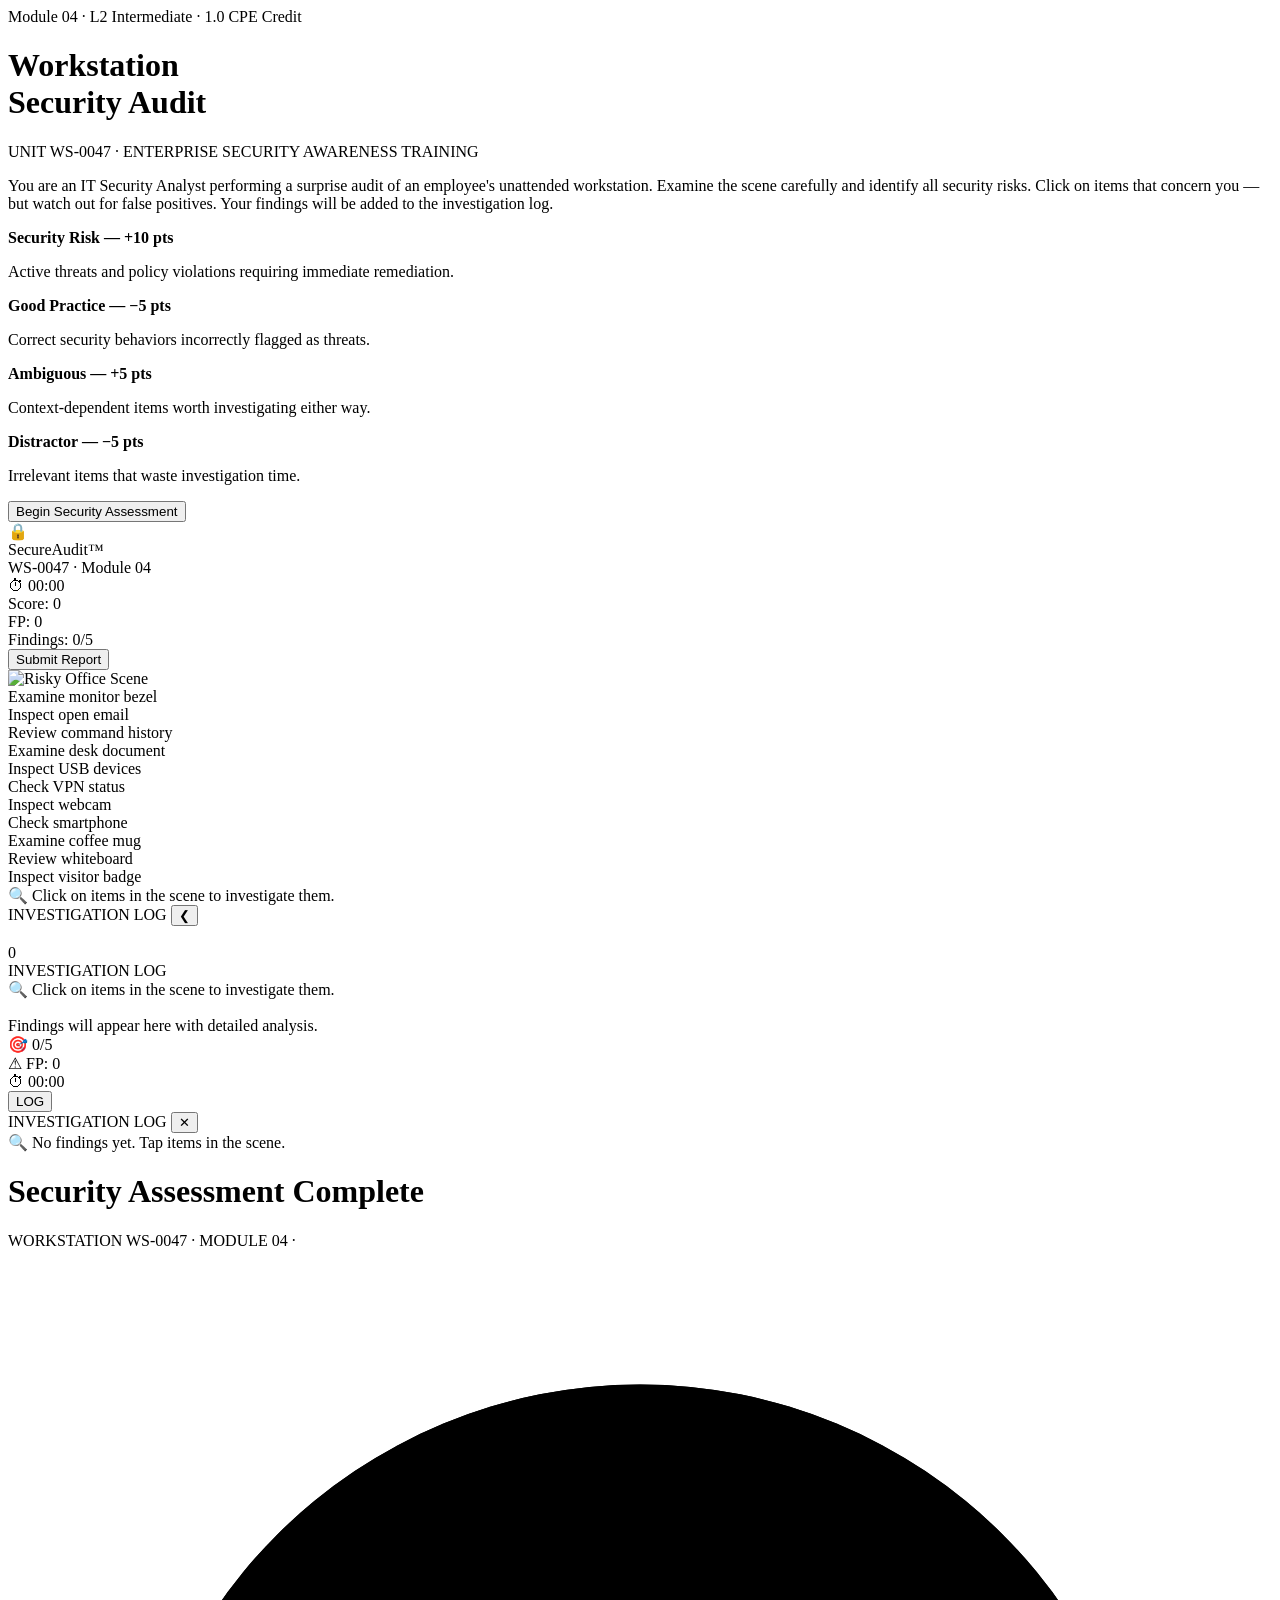
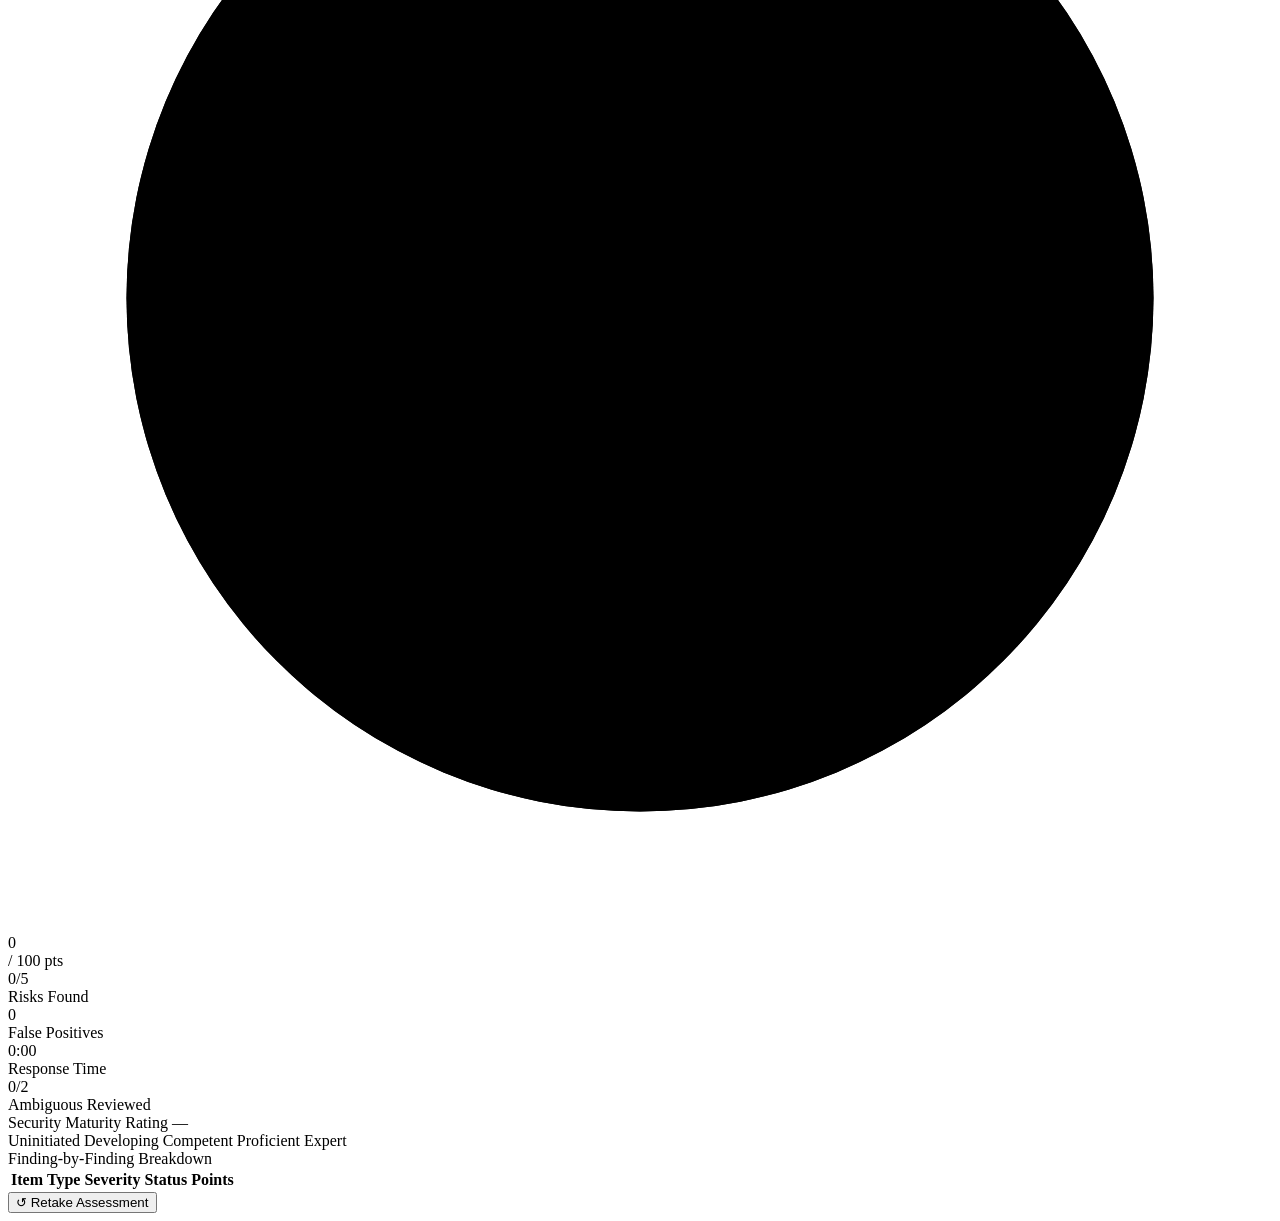
==== aware/index.html @ e77d37a5 "Rename assessment.html to aware/index.html" ====
<!DOCTYPE html>
<html lang="en">
<head>
<meta charset="UTF-8">
<meta name="viewport" content="width=device-width, initial-scale=1.0">
<title>SecureAudit™ — Module 04: Workstation Security Assessment</title>
<link rel="stylesheet" href="rostyle.css">
</head>
<body>

<!-- ═══════════════════════════════════════════════════
     INTRO SCREEN
════════════════════════════════════════════════════ -->
<div id="intro-screen">
  <div class="intro-inner">
    <div class="intro-badge">Module 04 · L2 Intermediate · 1.0 CPE Credit</div>
    <h1 class="intro-title">Workstation<br><span>Security Audit</span></h1>
    <div class="intro-sub">UNIT WS-0047 · ENTERPRISE SECURITY AWARENESS TRAINING</div>
    <p class="intro-desc">
      You are an IT Security Analyst performing a surprise audit of an employee's unattended workstation.
      Examine the scene carefully and identify all security risks. Click on items that concern you — but watch
      out for false positives. Your findings will be added to the investigation log.
    </p>
    <div class="intro-rules">
      <div class="rule-item">
        <div class="rule-dot risk"></div>
        <div>
          <strong>Security Risk — +10 pts</strong>
          <p>Active threats and policy violations requiring immediate remediation.</p>
        </div>
      </div>
      <div class="rule-item">
        <div class="rule-dot safe"></div>
        <div>
          <strong>Good Practice — −5 pts</strong>
          <p>Correct security behaviors incorrectly flagged as threats.</p>
        </div>
      </div>
      <div class="rule-item">
        <div class="rule-dot ambig"></div>
        <div>
          <strong>Ambiguous — +5 pts</strong>
          <p>Context-dependent items worth investigating either way.</p>
        </div>
      </div>
      <div class="rule-item">
        <div class="rule-dot dist"></div>
        <div>
          <strong>Distractor — −5 pts</strong>
          <p>Irrelevant items that waste investigation time.</p>
        </div>
      </div>
    </div>
    <button class="btn-start" onclick="startGame()">Begin Security Assessment</button>
  </div>
</div>

<!-- ═══════════════════════════════════════════════════
     HEADER
════════════════════════════════════════════════════ -->
<div id="header" class="hidden">
  <div class="header-brand">
    <div class="brand-icon">🔒</div>
    <div>
      <div class="brand-text">SecureAudit™</div>
      <div class="brand-module">WS-0047 · Module 04</div>
    </div>
  </div>
  <div class="header-stats">
    <div class="stat-chip timer">⏱ <span class="val" id="timer-val">00:00</span></div>
    <div class="stat-chip score-chip">Score: <span class="val" id="score-val">0</span></div>
    <div class="stat-chip fp-chip">FP: <span class="val" id="fp-val">0</span></div>
    <div class="stat-chip">Findings: <span class="val" id="findings-val">0</span>/5</div>
    <button class="btn-submit" onclick="submitReport()">Submit Report</button>
  </div>
</div>

<!-- ═══════════════════════════════════════════════════
     GAME LAYOUT
════════════════════════════════════════════════════ -->
<div id="game-layout" class="hidden">

  <!-- SCENE AREA -->
  <div id="scene-area">
    <div id="scene-container">

      <!-- ═══ IMAGE SCENE ═══ -->
      <img src="RiskyOffice.png" id="scene-img" alt="Risky Office Scene" />

      <!-- ═══ HOTSPOTS ═══ -->

      <!-- 1. STICKY NOTE (risk) -->
      <div class="hotspot type-risk" id="hs-sticky"
           style="left: 40%; top: 65%;"
           onclick="handleClick('sticky')">
        <div class="hotspot-ring"></div>
        <div class="hotspot-dot"></div>
        <div class="hotspot-tooltip">Examine monitor bezel</div>
      </div>

      <!-- 2. PHISHING EMAIL (risk) -->
      <div class="hotspot type-risk" id="hs-phishing"
           style="left: 80%; top: 26%;"
           onclick="handleClick('phishing')">
        <div class="hotspot-ring"></div>
        <div class="hotspot-dot"></div>
        <div class="hotspot-tooltip">Inspect open email</div>
      </div>

      <!-- 3. TERMINAL PASSWORD (risk) -->
      <div class="hotspot type-risk" id="hs-terminal"
           style="left: 38%; top: 51%;"
           onclick="handleClick('terminal')">
        <div class="hotspot-ring"></div>
        <div class="hotspot-dot"></div>
        <div class="hotspot-tooltip">Review command history</div>
      </div>

      <!-- 4. CONFIDENTIAL DOCUMENT (risk) -->
      <div class="hotspot type-risk" id="hs-document"
           style="left: 45%; top: 88%;"
           onclick="handleClick('document')">
        <div class="hotspot-ring"></div>
        <div class="hotspot-dot"></div>
        <div class="hotspot-tooltip">Examine desk document</div>
      </div>

      <!-- 5. UNKNOWN USB (risk) -->
      <div class="hotspot type-risk" id="hs-usb"
           style="left: 55%; top: 65%;"
           onclick="handleClick('usb')">
        <div class="hotspot-ring"></div>
        <div class="hotspot-dot"></div>
        <div class="hotspot-tooltip">Inspect USB devices</div>
      </div>

      <!-- 6. VPN OFF (risk) -->
      <div class="hotspot type-risk" id="hs-vpn"
           style="left: 84%; top: 62.5%;"
           onclick="handleClick('vpn')">
        <div class="hotspot-ring"></div>
        <div class="hotspot-dot"></div>
        <div class="hotspot-tooltip">Check VPN status</div>
      </div>

      <!-- 7. WEBCAM TAPE (distractor - good practice) -->
      <div class="hotspot type-distractor" id="hs-webcam"
           style="left: 39%; top: 20%;"
           onclick="handleClick('webcam')">
        <div class="hotspot-ring"></div>
        <div class="hotspot-dot"></div>
        <div class="hotspot-tooltip">Inspect webcam</div>
      </div>

      <!-- 8. SMARTPHONE (distractor) -->
      <div class="hotspot type-distractor" id="hs-phone"
           style="left: 14%; top: 85%;"
           onclick="handleClick('phone')">
        <div class="hotspot-ring"></div>
        <div class="hotspot-dot"></div>
        <div class="hotspot-tooltip">Check smartphone</div>
      </div>

      <!-- 9. COFFEE MUG (distractor) -->
      <div class="hotspot type-distractor" id="hs-mug"
           style="left: 19%; top: 71%;"
           onclick="handleClick('mug')">
        <div class="hotspot-ring"></div>
        <div class="hotspot-dot"></div>
        <div class="hotspot-tooltip">Examine coffee mug</div>
      </div>

      <!-- 10. WHITEBOARD (ambiguous) -->
      <div class="hotspot type-ambig" id="hs-whiteboard"
           style="left: 8%; top: 16%;"
           onclick="handleClick('whiteboard')">
        <div class="hotspot-ring"></div>
        <div class="hotspot-dot"></div>
        <div class="hotspot-tooltip">Review whiteboard</div>
      </div>

      <!-- 11. VISITOR BADGE (ambiguous) -->
      <div class="hotspot type-ambig" id="hs-badge"
           style="left: 80%; top: 91%;"
           onclick="handleClick('badge')">
        <div class="hotspot-ring"></div>
        <div class="hotspot-dot"></div>
        <div class="hotspot-tooltip">Inspect visitor badge</div>
      </div>

    </div><!-- end scene-container -->
	  <div class="scene-caption" id="scene-caption">
        <span class="icon">🔍</span>
        Click on items in the scene to investigate them.
      </div>
  </div><!-- end scene-area -->

  <!-- ═══ LOG PANEL ═══ -->
  <div id="log-panel" class="collapsed">
    <div class="panel-header">
      <span class="panel-title">INVESTIGATION LOG</span>
      <button class="panel-toggle" onclick="togglePanel()" title="Toggle panel">❮</button> <!-- < -->
    </div>
	<br>
	<div id="log-count" class="panel-collapsed-label">0</div>
    <div class="panel-collapsed-label" onclick="togglePanel()">INVESTIGATION LOG</div>
    <div class="panel-content" id="panel-content">
      <div class="panel-empty" id="panel-empty">
        <span class="icon">🔍</span>
        Click on items in the scene to investigate them.<br><br>
        Findings will appear here with detailed analysis.
      </div>
    </div>
  </div>

</div><!-- end game-layout -->

<!-- ═══════════════════════════════════════════════════
     MOBILE BOTTOM BAR
════════════════════════════════════════════════════ -->
<div id="mobile-bottom-bar">
  <div class="mob-stat">🎯 <span class="v" id="mob-findings">0</span>/5</div>
  <div class="mob-stat" style="color:var(--red)">⚠ FP: <span class="v" id="mob-fp">0</span></div>
  <div class="mob-stat" style="color:var(--cyan)">⏱ <span class="v" id="mob-timer">00:00</span></div>
  <button class="btn-mob-log" onclick="openMobileSheet()">LOG</button>
</div>

<!-- ═══════════════════════════════════════════════════
     MOBILE SHEET
════════════════════════════════════════════════════ -->
<div id="mobile-sheet-overlay" onclick="closeMobileSheet()"></div>
<div id="mobile-sheet">
  <div class="sheet-handle-bar"></div>
  <div class="sheet-header">
    <span class="sheet-title">INVESTIGATION LOG</span>
    <button class="sheet-close" onclick="closeMobileSheet()">✕</button>
  </div>
  <div class="sheet-content" id="sheet-content">
    <div class="panel-empty">
      <span class="icon">🔍</span>
      No findings yet. Tap items in the scene.
    </div>
  </div>
</div>

<!-- ═══════════════════════════════════════════════════
     TOAST CONTAINER
════════════════════════════════════════════════════ -->
<div id="toast-container"></div>

<!-- ═══════════════════════════════════════════════════
     COMPLETION SCREEN
════════════════════════════════════════════════════ -->
<div id="completion-screen">
  <div class="completion-inner">
    <div class="completion-header">
      <h1 id="comp-title">Security Assessment Complete</h1>
      <p>WORKSTATION WS-0047 · MODULE 04 · <span id="comp-date"></span></p>
    </div>

    <div class="score-ring-container">
      <div class="score-ring-wrap">
        <svg class="score-ring-svg" viewBox="0 0 160 160">
          <circle class="score-ring-bg" cx="80" cy="80" r="65"/>
          <circle class="score-ring-fill" id="ring-fill" cx="80" cy="80" r="65"/>
        </svg>
        <div class="score-ring-text">
          <div class="score-num" id="comp-score">0</div>
          <div class="score-label">/ 100 pts</div>
        </div>
      </div>
    </div>

    <div class="metrics-grid">
      <div class="metric-card">
        <div class="metric-val" id="comp-findings" style="color:var(--green)">0/5</div>
        <div class="metric-desc">Risks Found</div>
      </div>
      <div class="metric-card">
        <div class="metric-val" id="comp-fp" style="color:var(--red)">0</div>
        <div class="metric-desc">False Positives</div>
      </div>
      <div class="metric-card">
        <div class="metric-val" id="comp-time" style="color:var(--cyan)">0:00</div>
        <div class="metric-desc">Response Time</div>
      </div>
      <div class="metric-card">
        <div class="metric-val" id="comp-ambig" style="color:var(--amber)">0/2</div>
        <div class="metric-desc">Ambiguous Reviewed</div>
      </div>
    </div>

    <div class="maturity-section">
      <div class="maturity-header">
        <span class="maturity-label">Security Maturity Rating</span>
        <span class="maturity-rating" id="maturity-rating">—</span>
      </div>
      <div class="maturity-bar-bg">
        <div class="maturity-bar-fill" id="maturity-bar"></div>
      </div>
      <div class="maturity-tiers">
        <span class="tier-label">Uninitiated</span>
        <span class="tier-label">Developing</span>
        <span class="tier-label">Competent</span>
        <span class="tier-label">Proficient</span>
        <span class="tier-label">Expert</span>
      </div>
    </div>

    <div class="breakdown-section">
      <div class="breakdown-header">Finding-by-Finding Breakdown</div>
      <table class="breakdown-table">
        <thead>
          <tr>
            <th>Item</th>
            <th>Type</th>
            <th>Severity</th>
            <th>Status</th>
            <th>Points</th>
          </tr>
        </thead>
        <tbody id="breakdown-tbody"></tbody>
      </table>
    </div>

    <button class="btn-retake" onclick="retakeAssessment()">↺ Retake Assessment</button>
  </div>
</div>

<script src="roscript.js"></script>
</body>
</html>
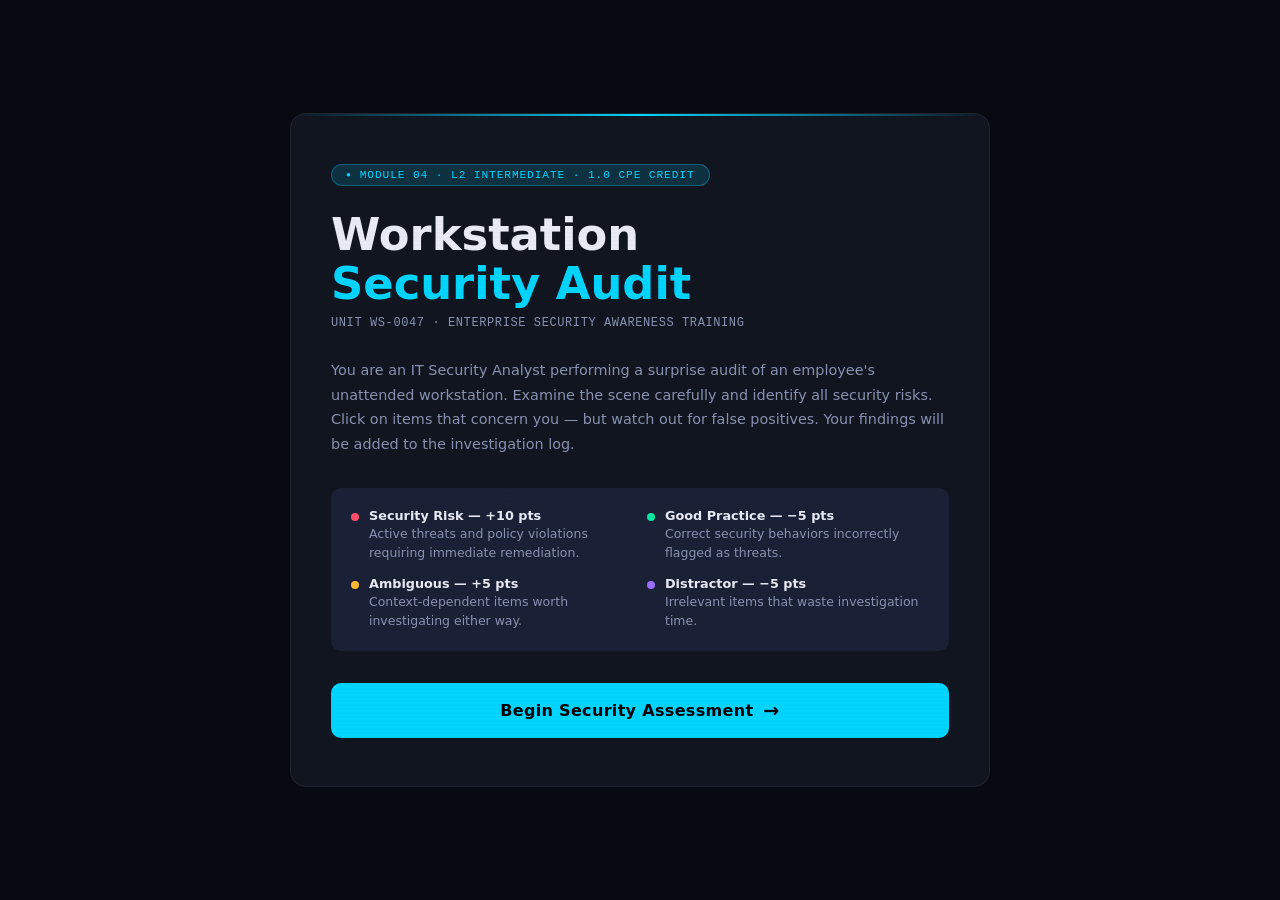
==== commit 9a772555: "Add files via upload" ====
--- a/aware/index.html
+++ b/aware/index.html
@@ -85,7 +85,7 @@
     <div id="scene-container">
 
       <!-- ═══ IMAGE SCENE ═══ -->
-      <img src="RiskyOffice.png" id="scene-img" alt="Risky Office Scene" />
+      <img src="riskyoffice.png" id="scene-img" alt="Risky Office Scene" />
 
       <!-- ═══ HOTSPOTS ═══ -->
 
--- a/aware/rostyle.css
+++ b/aware/rostyle.css
@@ -0,0 +1,1009 @@
+
+:root {
+  --bg-0: #070a10;
+  --bg-1: #0a0d14;
+  --bg-2: #111520;
+  --bg-3: #1a2035;
+  --bg-4: #1f2840;
+  --cyan: #00d4ff;
+  --cyan-dim: rgba(0,212,255,0.15);
+  --cyan-glow: rgba(0,212,255,0.4);
+  --green: #00e5a0;
+  --green-dim: rgba(0,229,160,0.12);
+  --red: #ff4d6a;
+  --red-dim: rgba(255,77,106,0.12);
+  --amber: #ffb830;
+  --amber-dim: rgba(255,184,48,0.12);
+  --purple: #9b6dff;
+  --purple-dim: rgba(155,109,255,0.12);
+  --text-1: #e8eaf6;
+  --text-2: #8892b0;
+  --text-3: #4a5568;
+  --border: rgba(255,255,255,0.06);
+  --panel-w: 320px;
+  --header-h: 56px;
+}
+
+*, *::before, *::after { box-sizing: border-box; margin: 0; padding: 0; }
+
+html { font-size: 16px; }
+
+body {
+  font-family: system-ui, -apple-system, sans-serif;
+  background: var(--bg-0);
+  color: var(--text-1);
+  min-height: 100vh;
+  overflow-x: hidden;
+}
+
+/* CRT overlay */
+body::before {
+  content: '';
+  position: fixed; inset: 0;
+  background: repeating-linear-gradient(0deg, transparent, transparent 2px, rgba(0,0,0,0.012) 2px, rgba(0,0,0,0.012) 4px);
+  pointer-events: none;
+  z-index: 9999;
+}
+
+/* ─── INTRO SCREEN ─────────────────────────────────────── */
+#intro-screen {
+  position: fixed; inset: 0;
+  background: var(--bg-0);
+  display: flex; align-items: center; justify-content: center;
+  z-index: 1000;
+  overflow-y: auto;
+  padding: 20px;
+}
+
+.intro-inner {
+  max-width: 700px; width: 100%;
+  padding: 48px 40px;
+  background: var(--bg-2);
+  border: 1px solid var(--border);
+  border-radius: 16px;
+  position: relative;
+  overflow: hidden;
+  margin: auto;
+}
+
+.intro-inner::before {
+  content: '';
+  position: absolute; top: 0; left: 0; right: 0; height: 2px;
+  background: linear-gradient(90deg, transparent, var(--cyan), transparent);
+}
+
+.intro-badge {
+  display: inline-flex; align-items: center; gap: 8px;
+  background: var(--cyan-dim);
+  border: 1px solid rgba(0,212,255,0.3);
+  border-radius: 999px;
+  padding: 4px 14px;
+  font-family: ui-monospace, SFMono-Regular, Menlo, Monaco, Consolas, "Liberation Mono", "Courier New", monospace;
+  font-size: 0.7rem;
+  color: var(--cyan);
+  letter-spacing: 0.08em;
+  text-transform: uppercase;
+  margin-bottom: 24px;
+}
+
+.intro-badge::before { content: '●'; font-size: 0.5rem; animation: blink 1.4s infinite; }
+
+@keyframes blink { 0%,100%{opacity:1} 50%{opacity:0.2} }
+
+.intro-title {
+  font-size: clamp(1.6rem, 5vw, 2.8rem);
+  font-weight: 800;
+  line-height: 1.1;
+  color: var(--text-1);
+  margin-bottom: 8px;
+}
+
+.intro-title span { color: var(--cyan); }
+
+.intro-sub {
+  font-family: ui-monospace, SFMono-Regular, Menlo, Monaco, Consolas, "Liberation Mono", "Courier New", monospace;
+  font-size: 0.75rem;
+  color: var(--text-2);
+  letter-spacing: 0.05em;
+  margin-bottom: 28px;
+}
+
+.intro-desc {
+  font-size: 0.9rem;
+  color: var(--text-2);
+  line-height: 1.7;
+  margin-bottom: 32px;
+}
+
+.intro-rules {
+  background: var(--bg-3);
+  border-radius: 10px;
+  padding: 20px;
+  margin-bottom: 32px;
+  display: grid;
+  grid-template-columns: 1fr 1fr;
+  gap: 14px;
+}
+
+.rule-item {
+  display: flex; align-items: flex-start; gap: 10px;
+}
+
+.rule-dot {
+  width: 8px; height: 8px;
+  border-radius: 50%;
+  margin-top: 5px;
+  flex-shrink: 0;
+}
+
+.rule-dot.risk { background: var(--red); }
+.rule-dot.safe { background: var(--green); }
+.rule-dot.ambig { background: var(--amber); }
+.rule-dot.dist { background: var(--purple); }
+
+.rule-item p { font-size: 0.78rem; color: var(--text-2); line-height: 1.5; }
+.rule-item strong { color: var(--text-1); display: block; font-size: 0.8rem; margin-bottom: 2px; }
+
+.btn-start {
+  display: flex; align-items: center; justify-content: center; gap: 10px;
+  width: 100%;
+  background: var(--cyan);
+  color: #000;
+  border: none;
+  border-radius: 10px;
+  padding: 16px 32px;
+  font-family: system-ui, -apple-system, sans-serif;
+  font-size: 1rem;
+  font-weight: 700;
+  cursor: pointer;
+  letter-spacing: 0.02em;
+  transition: all 0.2s;
+  position: relative;
+  overflow: hidden;
+}
+
+.btn-start:hover { background: #fff; transform: translateY(-1px); box-shadow: 0 8px 30px rgba(0,212,255,0.4); }
+
+.btn-start::after {
+  content: '→';
+  font-size: 1.2rem;
+  transition: transform 0.2s;
+}
+
+.btn-start:hover::after { transform: translateX(4px); }
+
+/* ─── HEADER ─────────────────────────────────────── */
+#header {
+  height: var(--header-h);
+  background: var(--bg-1);
+  border-bottom: 1px solid var(--border);
+  display: flex; align-items: center;
+  padding: 0 20px;
+  gap: 16px;
+  position: sticky; top: 0; z-index: 100;
+}
+
+.header-brand {
+  display: flex; align-items: center; gap: 10px;
+  flex-shrink: 0;
+}
+
+.brand-icon {
+  width: 32px; height: 32px;
+  background: var(--cyan-dim);
+  border: 1px solid rgba(0,212,255,0.4);
+  border-radius: 8px;
+  display: flex; align-items: center; justify-content: center;
+  font-size: 0.9rem;
+}
+
+.brand-text { font-size: 0.85rem; font-weight: 700; color: var(--text-1); }
+.brand-module {
+  font-family: ui-monospace, SFMono-Regular, Menlo, Monaco, Consolas, "Liberation Mono", "Courier New", monospace;
+  font-size: 0.65rem;
+  color: var(--text-3);
+  letter-spacing: 0.05em;
+}
+
+.header-stats {
+  display: flex; align-items: center; gap: 8px;
+  margin-left: auto;
+  flex-wrap: wrap;
+}
+
+.stat-chip {
+  display: flex; align-items: center; gap: 6px;
+  background: var(--bg-3);
+  border: 1px solid var(--border);
+  border-radius: 999px;
+  padding: 5px 12px;
+  font-family: ui-monospace, SFMono-Regular, Menlo, Monaco, Consolas, "Liberation Mono", "Courier New", monospace;
+  font-size: 0.72rem;
+  color: var(--text-2);
+}
+
+.stat-chip .val {
+  font-weight: 600;
+  color: var(--text-1);
+}
+
+.stat-chip.timer { color: var(--cyan); border-color: rgba(0,212,255,0.25); }
+.stat-chip.timer .val { color: var(--cyan); }
+.stat-chip.score-chip .val { color: var(--green); }
+.stat-chip.fp-chip .val { color: var(--red); }
+
+#timer-val { font-variant-numeric: tabular-nums; }
+
+.btn-submit {
+  background: var(--bg-3);
+  border: 1px solid var(--cyan);
+  color: var(--cyan);
+  border-radius: 8px;
+  padding: 6px 16px;
+  font-family: system-ui, -apple-system, sans-serif;
+  font-size: 0.78rem;
+  font-weight: 600;
+  cursor: pointer;
+  transition: all 0.2s;
+  flex-shrink: 0;
+}
+
+.btn-submit:hover {
+  background: var(--cyan);
+  color: #000;
+}
+
+/* ─── GAME LAYOUT ─────────────────────────────────────── */
+#game-layout {
+  display: flex;
+  height: calc(100vh - var(--header-h));
+  overflow: hidden;
+}
+
+/* ─── SCENE AREA ─────────────────────────────────────── */
+#scene-area {
+  flex: 1;
+  overflow: auto;
+  position: relative;
+  background: var(--bg-1);
+  transition: all 0.35s ease;
+}
+
+#scene-container {
+  position: relative;
+  width: 100%;
+  max-width: 1000px;
+  margin: 20px auto;
+}
+
+#scene-img {
+  width: 100%;
+  height: auto;
+  display: block;
+  border-radius: 8px;
+  user-select: none;
+  box-shadow: 0 10px 30px rgba(0,0,0,0.5);
+}
+
+.scene-caption {
+  text-align: center;
+  padding: 40px 20px;
+  color: var(--text-1);
+  font-size: 0.78rem;
+  line-height: 1.6;
+}
+
+.scene-caption .icon { font-size: 2rem; margin-bottom: 12px; opacity: 0.8; display: block; }
+
+/* ─── HOTSPOTS ─────────────────────────────────────── */
+.hotspot {
+  position: absolute;
+  width: 48px;
+  height: 48px;
+  border-radius: 50%;
+  cursor: pointer;
+  transition: transform 0.2s cubic-bezier(0.34,1.56,0.64,1);
+  z-index: 10;
+  pointer-events: all;
+  display: flex; align-items: center; justify-content: center;
+  transform: translate(-50%, -50%);
+}
+
+.hotspot:hover { transform: translate(-50%, -50%) scale(1.15); }
+
+.hotspot-ring {
+  width: 100%; height: 100%;
+  border-radius: 50%;
+  border: 2px solid rgba(0,212,255,0.7);
+  position: absolute;
+  animation: pulse-ring 2.2s ease infinite;
+}
+
+.hotspot-dot {
+  width: 12px; height: 12px;
+  background: var(--cyan);
+  border-radius: 50%;
+  position: relative;
+  z-index: 1;
+  box-shadow: 0 0 8px var(--cyan);
+}
+
+@keyframes pulse-ring {
+  0% { box-shadow: 0 0 0 0 rgba(0,212,255,0.4); transform: scale(1); }
+  50% { box-shadow: 0 0 0 8px rgba(0,212,255,0); transform: scale(1.05); }
+  100% { box-shadow: 0 0 0 0 rgba(0,212,255,0); transform: scale(1); }
+}
+
+.hotspot.clicked .hotspot-ring { animation: none; }
+
+.hotspot.type-risk.clicked .hotspot-ring { border-color: var(--red); }
+.hotspot.type-risk.clicked .hotspot-dot { background: var(--red); box-shadow: 0 0 8px var(--red); }
+.hotspot.type-distractor.clicked .hotspot-ring { border-color: var(--green); }
+.hotspot.type-distractor.clicked .hotspot-dot { background: var(--green); box-shadow: 0 0 8px var(--green); }
+.hotspot.type-ambig.clicked .hotspot-ring { border-color: var(--amber); }
+.hotspot.type-ambig.clicked .hotspot-dot { background: var(--amber); box-shadow: 0 0 8px var(--amber); }
+
+/* ─── TOOLTIP ─────────────────────────────────────── */
+.hotspot-tooltip {
+  position: absolute;
+  bottom: calc(100% + 10px);
+  left: 50%; transform: translateX(-50%);
+  background: var(--bg-3);
+  border: 1px solid rgba(0,212,255,0.3);
+  border-radius: 8px;
+  padding: 8px 12px;
+  white-space: nowrap;
+  font-size: 0.72rem;
+  color: var(--text-2);
+  pointer-events: none;
+  opacity: 0;
+  transition: opacity 0.15s;
+  z-index: 20;
+  font-family: ui-monospace, SFMono-Regular, Menlo, Monaco, Consolas, "Liberation Mono", "Courier New", monospace;
+  max-width: 180px;
+  white-space: normal;
+  text-align: center;
+  line-height: 1.4;
+}
+
+.hotspot:hover .hotspot-tooltip { opacity: 1; }
+
+/* ─── BURST ANIMATION ─────────────────────────────────────── */
+.burst {
+  position: absolute;
+  border-radius: 50%;
+  pointer-events: none;
+  animation: burst-anim 0.5s ease-out forwards;
+  z-index: 50;
+}
+
+@keyframes burst-anim {
+  0% { transform: translate(-50%,-50%) scale(0); opacity: 1; }
+  100% { transform: translate(-50%,-50%) scale(3); opacity: 0; }
+}
+
+/* ─── PANEL ─────────────────────────────────────── */
+#log-panel {
+  width: var(--panel-w);
+  min-width: var(--panel-w);
+  background: var(--bg-2);
+  border-left: 1px solid var(--border);
+  display: flex; flex-direction: column;
+  overflow: hidden;
+  transition: width 0.35s ease, min-width 0.35s ease;
+  position: relative;
+}
+
+#log-panel.collapsed {
+  width: 44px;
+  min-width: 44px;
+}
+
+.panel-header {
+  display: flex; align-items: center; gap: 10px;
+  padding: 14px 16px;
+  border-bottom: 1px solid var(--border);
+  flex-shrink: 0;
+}
+
+.panel-title {
+  font-family: ui-monospace, SFMono-Regular, Menlo, Monaco, Consolas, "Liberation Mono", "Courier New", monospace;
+  font-size: 0.7rem;
+  letter-spacing: 0.1em;
+  color: var(--text-2);
+  text-transform: uppercase;
+  flex: 1;
+  overflow: hidden;
+  white-space: nowrap;
+}
+
+.panel-toggle {
+  width: 28px; height: 28px;
+  background: var(--bg-3);
+  border: 1px solid var(--border);
+  border-radius: 6px;
+  cursor: pointer;
+  display: flex; align-items: center; justify-content: center;
+  font-size: 0.9rem;
+  color: var(--text-2);
+  flex-shrink: 0;
+  transition: all 0.2s;
+}
+
+.panel-toggle:hover { background: var(--bg-4); color: var(--text-1); }
+
+.panel-collapsed-label {
+  display: none;
+  writing-mode: vertical-rl;
+  text-orientation: mixed;
+  transform: rotate(180deg);
+  font-family: ui-monospace, SFMono-Regular, Menlo, Monaco, Consolas, "Liberation Mono", "Courier New", monospace;
+  font-size: 0.7rem;
+  letter-spacing: 0.1em;
+  color: var(--text-2);
+  text-transform: uppercase;
+  padding: 10px 12px;
+  cursor: pointer;
+}
+
+#log-panel.collapsed .panel-collapsed-label { display: block; }
+#log-panel.collapsed .panel-header .panel-title,
+#log-panel.collapsed .panel-header { padding: 10px 8px; }
+#log-panel.collapsed .panel-content { display: none; }
+#log-panel.collapsed .panel-title {
+  display: none;
+}
+#log-panel.collapsed .panel-title { display: none; }
+#log-panel.collapsed .log-count { display: block; }
+
+.panel-content {
+  flex: 1;
+  overflow-y: auto;
+  padding: 12px;
+  display: flex;
+  flex-direction: column;
+  gap: 8px;
+}
+
+.panel-content::-webkit-scrollbar { width: 4px; }
+.panel-content::-webkit-scrollbar-track { background: transparent; }
+.panel-content::-webkit-scrollbar-thumb { background: var(--bg-4); border-radius: 2px; }
+
+.panel-empty {
+  text-align: center;
+  padding: 40px 20px;
+  color: var(--text-3);
+  font-size: 0.78rem;
+  line-height: 1.6;
+}
+
+.panel-empty .icon { font-size: 2rem; margin-bottom: 12px; opacity: 0.4; display: block; }
+
+
+/* ─── FINDING CARD ─────────────────────────────────────── */
+.finding-card {
+  background: var(--bg-3);
+  border-radius: 10px;
+  overflow: hidden;
+  border: 1px solid var(--border);
+  animation: card-in 0.35s cubic-bezier(0.34,1.56,0.64,1) both;
+}
+
+@keyframes card-in {
+  from { opacity: 0; transform: translateY(10px) scale(0.97); }
+  to { opacity: 1; transform: translateY(0) scale(1); }
+}
+
+.card-header {
+  padding: 10px 12px;
+  display: flex; align-items: center; gap: 8px;
+  cursor: pointer;
+  user-select: none;
+}
+
+.card-badge {
+  font-family: ui-monospace, SFMono-Regular, Menlo, Monaco, Consolas, "Liberation Mono", "Courier New", monospace;
+  font-size: 0.6rem;
+  font-weight: 600;
+  letter-spacing: 0.06em;
+  text-transform: uppercase;
+  padding: 2px 8px;
+  border-radius: 4px;
+  flex-shrink: 0;
+}
+
+.badge-risk { background: var(--red-dim); color: var(--red); border: 1px solid rgba(255,77,106,0.3); }
+.badge-distractor { background: var(--purple-dim); color: var(--purple); border: 1px solid rgba(155,109,255,0.3); }
+.badge-ambig { background: var(--amber-dim); color: var(--amber); border: 1px solid rgba(255,184,48,0.3); }
+
+.card-label {
+  font-size: 0.78rem;
+  font-weight: 600;
+  color: var(--text-1);
+  flex: 1;
+}
+
+.card-pts {
+  font-family: ui-monospace, SFMono-Regular, Menlo, Monaco, Consolas, "Liberation Mono", "Courier New", monospace;
+  font-size: 0.68rem;
+  font-weight: 600;
+}
+
+.pts-positive { color: var(--green); }
+.pts-negative { color: var(--red); }
+.pts-ambig { color: var(--amber); }
+
+.card-chevron {
+  font-size: 0.75rem;
+  color: var(--text-3);
+  transition: transform 0.2s;
+}
+
+.finding-card.open .card-chevron { transform: rotate(90deg); }
+
+.card-body {
+  display: none;
+  padding: 0 12px 12px;
+  border-top: 1px solid var(--border);
+  padding-top: 10px;
+}
+
+.finding-card.open .card-body { display: block; }
+
+.card-section {
+  margin-bottom: 10px;
+}
+
+.card-section-label {
+  font-family: ui-monospace, SFMono-Regular, Menlo, Monaco, Consolas, "Liberation Mono", "Courier New", monospace;
+  font-size: 0.6rem;
+  color: var(--text-3);
+  text-transform: uppercase;
+  letter-spacing: 0.08em;
+  margin-bottom: 4px;
+}
+
+.card-section p {
+  font-size: 0.75rem;
+  color: var(--text-2);
+  line-height: 1.6;
+}
+
+.card-section.remediation p {
+  color: var(--green);
+  font-size: 0.73rem;
+}
+
+/* ─── TOAST ─────────────────────────────────────── */
+#toast-container {
+  position: fixed;
+  right: 20px; top: 70px;
+  z-index: 500;
+  display: flex; flex-direction: column; gap: 8px;
+  pointer-events: none;
+}
+
+.toast {
+  background: var(--bg-3);
+  border-radius: 10px;
+  padding: 12px 16px;
+  min-width: 260px;
+  max-width: 320px;
+  border-left: 3px solid var(--cyan);
+  box-shadow: 0 8px 32px rgba(0,0,0,0.4);
+  animation: toast-in 0.35s cubic-bezier(0.34,1.56,0.64,1) both,
+             toast-out 0.3s ease 3.5s forwards;
+  pointer-events: all;
+}
+
+@keyframes toast-in {
+  from { opacity: 0; transform: translateX(40px); }
+  to { opacity: 1; transform: translateX(0); }
+}
+
+@keyframes toast-out {
+  from { opacity: 1; transform: translateX(0); }
+  to { opacity: 0; transform: translateX(40px); }
+}
+
+.toast.risk { border-left-color: var(--red); }
+.toast.distractor { border-left-color: var(--purple); }
+.toast.ambig { border-left-color: var(--amber); }
+
+.toast-title {
+  font-size: 0.78rem;
+  font-weight: 600;
+  color: var(--text-1);
+  margin-bottom: 3px;
+}
+
+.toast-sub {
+  font-size: 0.7rem;
+  color: var(--text-2);
+  font-family: ui-monospace, SFMono-Regular, Menlo, Monaco, Consolas, "Liberation Mono", "Courier New", monospace;
+}
+
+/* ─── COMPLETION SCREEN ─────────────────────────────────────── */
+#completion-screen {
+  display: none;
+  position: fixed; inset: 0;
+  background: var(--bg-0);
+  z-index: 900;
+  overflow-y: auto;
+  padding: 20px;
+}
+
+.completion-inner {
+  max-width: 860px;
+  margin: 0 auto;
+  padding: 40px 20px;
+}
+
+.completion-header {
+  text-align: center;
+  margin-bottom: 40px;
+}
+
+.completion-header h1 {
+  font-size: clamp(1.5rem, 4vw, 2.4rem);
+  font-weight: 800;
+  margin-bottom: 8px;
+}
+
+.completion-header p {
+  font-family: ui-monospace, SFMono-Regular, Menlo, Monaco, Consolas, "Liberation Mono", "Courier New", monospace;
+  font-size: 0.75rem;
+  color: var(--text-2);
+  letter-spacing: 0.05em;
+}
+
+.score-ring-container {
+  display: flex; justify-content: center; margin-bottom: 40px;
+}
+
+.score-ring-wrap {
+  position: relative;
+  width: 160px; height: 160px;
+}
+
+.score-ring-svg {
+  width: 160px; height: 160px;
+  transform: rotate(-90deg);
+}
+
+.score-ring-bg {
+  fill: none;
+  stroke: var(--bg-3);
+  stroke-width: 10;
+}
+
+.score-ring-fill {
+  fill: none;
+  stroke: var(--cyan);
+  stroke-width: 10;
+  stroke-linecap: round;
+  stroke-dasharray: 408;
+  stroke-dashoffset: 408;
+  transition: stroke-dashoffset 1.5s cubic-bezier(0.4,0,0.2,1);
+}
+
+.score-ring-text {
+  position: absolute; inset: 0;
+  display: flex; flex-direction: column; align-items: center; justify-content: center;
+}
+
+.score-num {
+  font-size: 2.4rem;
+  font-weight: 800;
+  color: var(--text-1);
+  font-family: ui-monospace, SFMono-Regular, Menlo, Monaco, Consolas, "Liberation Mono", "Courier New", monospace;
+  line-height: 1;
+}
+
+.score-label {
+  font-size: 0.6rem;
+  color: var(--text-3);
+  text-transform: uppercase;
+  letter-spacing: 0.1em;
+  font-family: ui-monospace, SFMono-Regular, Menlo, Monaco, Consolas, "Liberation Mono", "Courier New", monospace;
+  margin-top: 2px;
+}
+
+.metrics-grid {
+  display: grid;
+  grid-template-columns: repeat(4, 1fr);
+  gap: 16px;
+  margin-bottom: 32px;
+}
+
+.metric-card {
+  background: var(--bg-2);
+  border: 1px solid var(--border);
+  border-radius: 12px;
+  padding: 20px 16px;
+  text-align: center;
+}
+
+.metric-val {
+  font-family: ui-monospace, SFMono-Regular, Menlo, Monaco, Consolas, "Liberation Mono", "Courier New", monospace;
+  font-size: 2rem;
+  font-weight: 600;
+  margin-bottom: 4px;
+}
+
+.metric-desc {
+  font-size: 0.7rem;
+  color: var(--text-3);
+  text-transform: uppercase;
+  letter-spacing: 0.06em;
+  font-family: ui-monospace, SFMono-Regular, Menlo, Monaco, Consolas, "Liberation Mono", "Courier New", monospace;
+}
+
+.maturity-section {
+  background: var(--bg-2);
+  border: 1px solid var(--border);
+  border-radius: 12px;
+  padding: 24px;
+  margin-bottom: 32px;
+}
+
+.maturity-header {
+  display: flex; justify-content: space-between; align-items: center;
+  margin-bottom: 16px;
+}
+
+.maturity-label {
+  font-family: ui-monospace, SFMono-Regular, Menlo, Monaco, Consolas, "Liberation Mono", "Courier New", monospace;
+  font-size: 0.7rem;
+  color: var(--text-3);
+  text-transform: uppercase;
+  letter-spacing: 0.08em;
+}
+
+.maturity-rating {
+  font-weight: 700;
+  font-size: 0.9rem;
+  color: var(--cyan);
+}
+
+.maturity-bar-bg {
+  height: 8px;
+  background: var(--bg-3);
+  border-radius: 4px;
+  overflow: hidden;
+}
+
+.maturity-bar-fill {
+  height: 100%;
+  background: linear-gradient(90deg, var(--cyan), var(--green));
+  border-radius: 4px;
+  width: 0%;
+  transition: width 1.5s cubic-bezier(0.4,0,0.2,1);
+}
+
+.maturity-tiers {
+  display: flex; justify-content: space-between;
+  margin-top: 8px;
+}
+
+.tier-label {
+  font-size: 0.6rem;
+  color: var(--text-3);
+  font-family: ui-monospace, SFMono-Regular, Menlo, Monaco, Consolas, "Liberation Mono", "Courier New", monospace;
+}
+
+.breakdown-section {
+  background: var(--bg-2);
+  border: 1px solid var(--border);
+  border-radius: 12px;
+  overflow: hidden;
+  margin-bottom: 32px;
+}
+
+.breakdown-header {
+  padding: 16px 20px;
+  border-bottom: 1px solid var(--border);
+  font-family: ui-monospace, SFMono-Regular, Menlo, Monaco, Consolas, "Liberation Mono", "Courier New", monospace;
+  font-size: 0.7rem;
+  color: var(--text-3);
+  text-transform: uppercase;
+  letter-spacing: 0.08em;
+}
+
+.breakdown-table {
+  width: 100%;
+  border-collapse: collapse;
+}
+
+.breakdown-table th {
+  padding: 10px 16px;
+  font-family: ui-monospace, SFMono-Regular, Menlo, Monaco, Consolas, "Liberation Mono", "Courier New", monospace;
+  font-size: 0.62rem;
+  color: var(--text-3);
+  text-transform: uppercase;
+  letter-spacing: 0.06em;
+  text-align: left;
+  border-bottom: 1px solid var(--border);
+  background: var(--bg-3);
+}
+
+.breakdown-table td {
+  padding: 12px 16px;
+  font-size: 0.78rem;
+  border-bottom: 1px solid rgba(255,255,255,0.03);
+  vertical-align: middle;
+}
+
+.breakdown-table tr:last-child td { border-bottom: none; }
+
+.status-badge {
+  font-family: ui-monospace, SFMono-Regular, Menlo, Monaco, Consolas, "Liberation Mono", "Courier New", monospace;
+  font-size: 0.6rem;
+  font-weight: 600;
+  letter-spacing: 0.05em;
+  padding: 3px 8px;
+  border-radius: 4px;
+}
+
+.status-identified { background: var(--green-dim); color: var(--green); border: 1px solid rgba(0,229,160,0.3); }
+.status-missed { background: var(--red-dim); color: var(--red); border: 1px solid rgba(255,77,106,0.3); }
+.status-fp { background: rgba(255,77,106,0.08); color: var(--red); border: 1px solid rgba(255,77,106,0.3); }
+.status-ignored { background: var(--green-dim); color: var(--green); border: 1px solid rgba(0,229,160,0.3); }
+.status-investigated { background: var(--amber-dim); color: var(--amber); border: 1px solid rgba(255,184,48,0.3); }
+.status-not-investigated { background: var(--bg-3); color: var(--text-3); border: 1px solid var(--border); }
+
+.btn-retake {
+  display: flex; align-items: center; justify-content: center; gap: 8px;
+  width: 100%;
+  background: transparent;
+  border: 1px solid var(--cyan);
+  color: var(--cyan);
+  border-radius: 10px;
+  padding: 14px 32px;
+  font-family: system-ui, -apple-system, sans-serif;
+  font-size: 0.9rem;
+  font-weight: 600;
+  cursor: pointer;
+  transition: all 0.2s;
+}
+
+.btn-retake:hover { background: var(--cyan); color: #000; }
+
+/* ─── MOBILE BOTTOM BAR ─────────────────────────────────────── */
+#mobile-bottom-bar {
+  display: none;
+  position: fixed;
+  bottom: 0; left: 0; right: 0;
+  height: 56px;
+  background: var(--bg-2);
+  border-top: 1px solid var(--border);
+  z-index: 200;
+  align-items: center;
+  padding: 0 16px;
+  gap: 12px;
+}
+
+.mob-stat {
+  display: flex; align-items: center; gap: 5px;
+  font-family: ui-monospace, SFMono-Regular, Menlo, Monaco, Consolas, "Liberation Mono", "Courier New", monospace;
+  font-size: 0.7rem;
+  color: var(--text-2);
+  flex: 1;
+  justify-content: center;
+}
+
+.mob-stat .v { font-weight: 600; color: var(--text-1); }
+
+.btn-mob-log {
+  background: var(--cyan);
+  color: #000;
+  border: none;
+  border-radius: 8px;
+  padding: 8px 14px;
+  font-family: system-ui, -apple-system, sans-serif;
+  font-size: 0.75rem;
+  font-weight: 700;
+  cursor: pointer;
+  flex-shrink: 0;
+}
+
+/* ─── MOBILE BOTTOM SHEET ─────────────────────────────────────── */
+#mobile-sheet-overlay {
+  display: none;
+  position: fixed; inset: 0;
+  background: rgba(0,0,0,0.6);
+  z-index: 300;
+  opacity: 0;
+  transition: opacity 0.3s;
+}
+
+#mobile-sheet-overlay.visible { opacity: 1; }
+
+#mobile-sheet {
+  position: fixed;
+  bottom: 0; left: 0; right: 0;
+  height: 80vh;
+  background: var(--bg-2);
+  border-radius: 16px 16px 0 0;
+  border-top: 1px solid var(--border);
+  z-index: 310;
+  transform: translateY(100%);
+  transition: transform 0.35s cubic-bezier(0.4,0,0.2,1);
+  display: flex; flex-direction: column;
+  overflow: hidden;
+}
+
+#mobile-sheet.open { transform: translateY(0); }
+
+.sheet-handle-bar {
+  width: 40px; height: 4px;
+  background: var(--bg-4);
+  border-radius: 2px;
+  margin: 10px auto 0;
+  flex-shrink: 0;
+}
+
+.sheet-header {
+  display: flex; align-items: center; justify-content: space-between;
+  padding: 12px 16px;
+  border-bottom: 1px solid var(--border);
+  flex-shrink: 0;
+}
+
+.sheet-title {
+  font-family: ui-monospace, SFMono-Regular, Menlo, Monaco, Consolas, "Liberation Mono", "Courier New", monospace;
+  font-size: 0.72rem;
+  color: var(--text-2);
+  text-transform: uppercase;
+  letter-spacing: 0.08em;
+}
+
+.sheet-close {
+  background: none; border: none;
+  color: var(--text-3); cursor: pointer; font-size: 1.1rem;
+}
+
+.sheet-content {
+  flex: 1;
+  overflow-y: auto;
+  padding: 12px;
+  display: flex; flex-direction: column; gap: 8px;
+}
+
+/* ─── MEDIA QUERIES ─────────────────────────────────────── */
+@media (max-width: 768px) {
+  :root { --panel-w: 0px; }
+
+  #header .brand-text { display: none; }
+  #header .brand-module { display: none; }
+  #header .stat-chip { padding: 4px 8px; font-size: 0.65rem; }
+  #header .stat-chip:nth-child(n+3) { display: none; }
+
+  #game-layout { height: auto; overflow: visible; flex-direction: column; padding-bottom: 56px; }
+
+  #log-panel { display: none; }
+  #mobile-bottom-bar { display: flex; }
+
+  #scene-area { overflow-x: auto; overflow-y: hidden; }
+
+  .hotspot { min-width: 44px; min-height: 44px; }
+  .hotspot-tooltip { bottom: auto; top: calc(100% + 8px); }
+
+  #toast-container { right: 10px; top: 60px; }
+  .toast { min-width: 220px; max-width: calc(100vw - 20px); }
+
+  .intro-rules { grid-template-columns: 1fr; }
+  .intro-inner { padding: 28px 20px; }
+
+  .metrics-grid { grid-template-columns: 1fr 1fr; }
+  .completion-inner { padding: 20px 12px; }
+}
+
+@media (min-width: 769px) {
+  #mobile-bottom-bar { display: none !important; }
+  #mobile-sheet-overlay { display: none !important; }
+  #mobile-sheet { display: none !important; }
+}
+
+/* ─── MISC ─────────────────────────────────────── */
+.hidden { display: none !important; }
